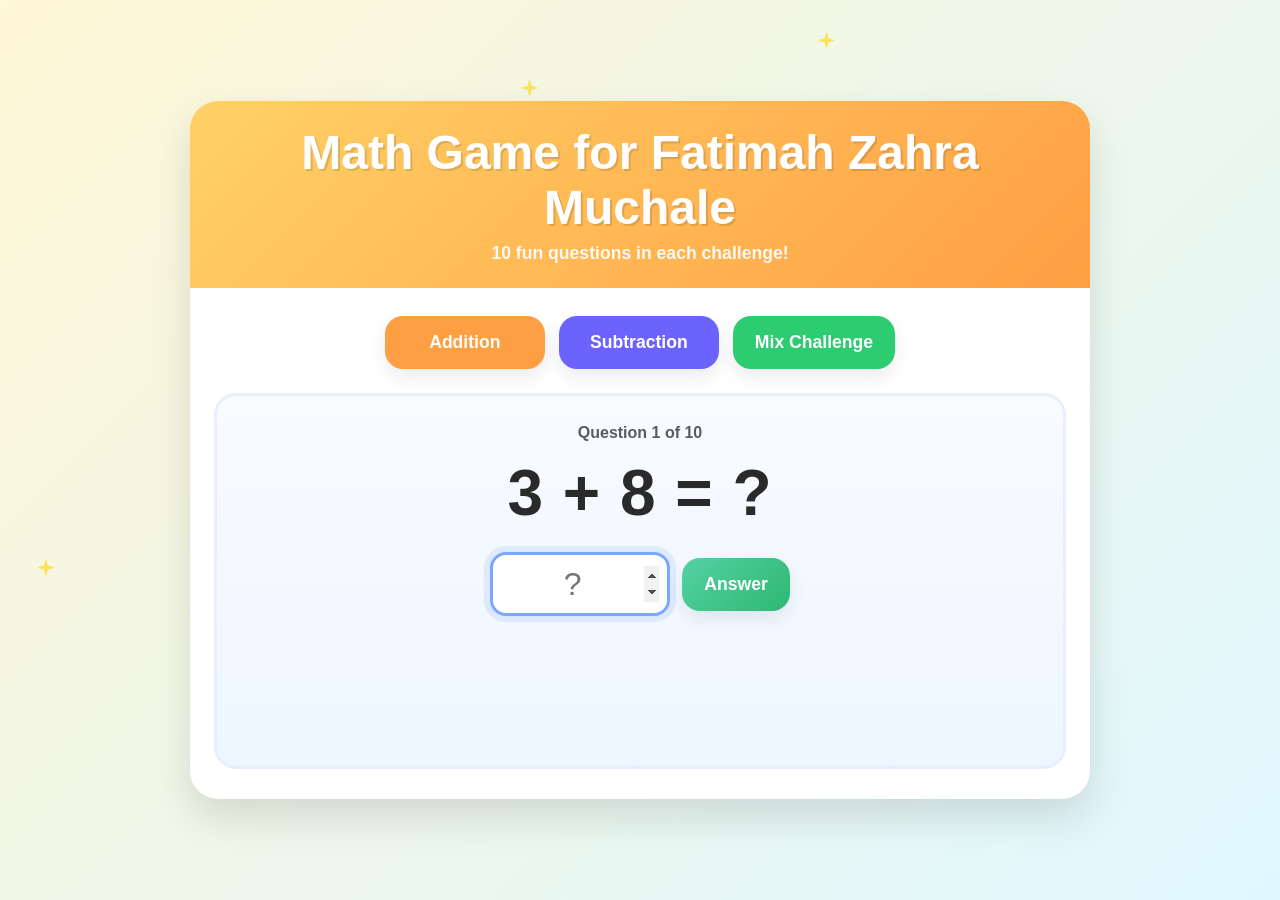
==== index.html @ 953b4b88 "Force rename to lowercase index" ====
<!DOCTYPE html>
<html lang="en">
<head>
  <meta charset="UTF-8" />
  <meta name="viewport" content="width=device-width, initial-scale=1.0" />
  <title>Math Game for Fatimah Zahra Muchale</title>
  <link rel="stylesheet" href="styles.css?v=8" />
</head>
<body>
  <div class="background"></div>

  <div class="game">
    <div class="header">
      <h1>Math Game for Fatimah Zahra Muchale</h1>
      <p>10 fun questions in each challenge!</p>
    </div>

    <div class="content">
      <div class="challenge-select" id="challengeSelect">
        <button class="challenge-btn" data-type="addition">Addition</button>
        <button class="challenge-btn" data-type="subtraction">Subtraction</button>
        <button class="challenge-btn" data-type="mix">Mix Challenge</button>
      </div>

      <div class="question-box" id="questionBox">
        <div class="progress" id="progressText">Question 1 of 10</div>
        <div class="question" id="questionText">4 + 3 = ?</div>

        <div class="answer-row">
          <input class="answer-input" id="answerInput" type="number" inputmode="numeric" placeholder="?" />
          <button class="action-btn" id="submitBtn" type="button" onclick="checkAnswer()">Answer</button>
          <button class="action-btn" id="nextBtn" type="button" onclick="goToNextQuestion()" hidden>Next</button>
        </div>

        <div class="feedback" id="feedbackText"></div>
        <div class="mistake-animation" id="mistakeAnimation" aria-live="polite"></div>
      </div>

      <div class="summary" id="summaryBox">
        <h2>Challenge Complete!</h2>
        <div class="stars" id="stars">⭐ ⭐ ⭐</div>
        <p id="scoreText">You got 0 out of 10 right.</p>
        <p id="messageText">Nice work!</p>
        <p class="learning-tip" id="learningTip"></p>
        <div class="learning-examples" id="learningExamples" aria-live="polite"></div>
        <button class="action-btn" id="restartBtn" style="margin-top: 10px;">Play Again</button>
      </div>
    </div>
  </div>

  <script src="script.js?v=5"></script>
</body>
</html>
---- styles.css ----
:root {
  --bg1: #fff7d6;
  --bg2: #dff7ff;
  --card: #ffffff;
  --primary: #ff9f43;
  --secondary: #6c63ff;
  --success: #2ecc71;
  --danger: #ff5a5f;
  --text: #2a2a2a;
  --shadow: rgba(0, 0, 0, 0.12);
}

* { box-sizing: border-box; }

body {
  margin: 0;
  min-height: 100vh;
  font-family: Arial, Helvetica, sans-serif;
  background: linear-gradient(135deg, var(--bg1), var(--bg2));
  color: var(--text);
  display: flex;
  justify-content: center;
  align-items: center;
  padding: 20px;
  overflow-x: hidden;
  overflow-y: auto;
}

.background {
  position: fixed;
  inset: 0;
  pointer-events: none;
  overflow: hidden;
}

.bubble, .sparkle {
  position: absolute;
  border-radius: 50%;
  animation: floatUp 8s ease-in infinite;
  opacity: 0.75;
}

.bubble {
  width: 22px;
  height: 22px;
  background: rgba(255, 255, 255, 0.55);
  box-shadow: inset 0 0 0 4px rgba(255, 255, 255, 0.3);
}

.sparkle {
  width: 18px;
  height: 18px;
  background: rgba(255, 215, 0, 0.8);
  clip-path: polygon(50% 0%, 61% 38%, 100% 50%, 61% 62%, 50% 100%, 39% 62%, 0% 50%, 39% 38%);
  animation: sparkle 3s ease-in-out infinite;
}

.game {
  position: relative;
  z-index: 2;
  width: min(100%, 900px);
  margin: auto;
  background: var(--card);
  border-radius: 28px;
  box-shadow: 0 18px 40px var(--shadow);
  overflow: hidden;
  animation: popIn 0.7s ease;
}

.header {
  background: linear-gradient(135deg, #ffd166, #ff9f43);
  padding: 24px 30px;
  text-align: center;
}

.header h1 {
  margin: 0;
  font-size: clamp(2rem, 4vw, 3rem);
  color: white;
  text-shadow: 2px 2px 0 rgba(0,0,0,0.12);
  animation: wiggle 2s ease-in-out infinite;
}

.header p {
  margin: 8px 0 0;
  color: rgba(255,255,255,0.92);
  font-size: 1.1rem;
  font-weight: bold;
}

.content {
  padding: 28px 24px 30px;
}

.challenge-select {
  display: flex;
  flex-wrap: wrap;
  justify-content: center;
  gap: 14px;
  margin-bottom: 24px;
}

.challenge-btn, .action-btn {
  border: none;
  border-radius: 18px;
  padding: 16px 22px;
  font-size: 1.1rem;
  font-weight: bold;
  cursor: pointer;
  transition: none;
  box-shadow: 0 8px 18px rgba(0,0,0,0.08);
}

.challenge-btn {
  min-width: 160px;
  color: white;
  animation: bounceIn 0.8s ease both;
}

.challenge-btn:nth-child(1) { background: var(--primary); }
.challenge-btn:nth-child(2) { background: var(--secondary); }
.challenge-btn:nth-child(3) { background: var(--success); }

.challenge-btn:hover, .action-btn:hover {
  filter: brightness(1.05);
}

.question-box {
  display: none;
  background: linear-gradient(180deg, #f9fbff, #edf6ff);
  border: 3px solid #e8eefc;
  border-radius: 22px;
  padding: 28px 20px;
  text-align: center;
  animation: fadeSlide 0.5s ease;
}

.question-box.visible {
  display: block;
}

.progress {
  font-size: 1rem;
  font-weight: bold;
  color: #5b5b5b;
  margin-bottom: 14px;
}

.question {
  font-size: clamp(2.2rem, 6vw, 4rem);
  font-weight: 700;
  margin: 14px 0 22px;
  letter-spacing: 1px;
}

.answer-row {
  display: flex;
  justify-content: center;
  align-items: center;
  gap: 12px;
  flex-wrap: wrap;
  margin-top: 10px;
}

.answer-input {
  width: min(100%, 180px);
  height: 64px;
  font-size: 2rem;
  text-align: center;
  border-radius: 16px;
  border: 3px solid #cfe1ff;
  outline: none;
  padding: 8px;
  transition: border-color 0.2s ease, box-shadow 0.2s ease;
}

.answer-input:focus {
  border-color: #7aa8ff;
  box-shadow: 0 0 0 6px rgba(122, 168, 255, 0.18);
}

.action-btn {
  background: linear-gradient(135deg, #54d2a3, #2eb872);
  color: white;
}

.feedback {
  min-height: 54px;
  margin-top: 18px;
  font-size: 1.2rem;
  font-weight: bold;
  animation: popIn 0.3s ease;
}

.feedback.good { color: var(--success); }
.feedback.bad { color: var(--danger); }

.mistake-animation {
  min-height: 42px;
  margin-top: 8px;
  pointer-events: none;
}

.mistake-visual {
  display: flex;
  justify-content: center;
  align-items: center;
  flex-wrap: wrap;
  gap: 3px;
  padding: 8px;
  border-radius: 14px;
  background: #fff7d6;
  animation: lessonIn 0.35s ease both, mistakePulse 1.4s ease-in-out 0.35s infinite;
}

.mistake-visual .chocolate {
  font-size: 1.4rem;
  animation: chocolateBounce 0.9s ease-in-out infinite;
}

.mistake-visual .math-symbol {
  font-size: 1.2rem;
}

.summary {
  display: none;
  text-align: center;
  padding: 18px 10px 10px;
  animation: fadeSlide 0.5s ease;
}

.summary.visible {
  display: block;
}

.summary h2 {
  font-size: clamp(2rem, 5vw, 3rem);
  margin-bottom: 12px;
  animation: popIn 0.5s ease;
}

.summary p {
  font-size: 1.2rem;
  margin: 8px 0;
}

.summary .learning-tip {
  max-width: 680px;
  margin: 16px auto;
  padding: 14px 18px;
  border-radius: 16px;
  background: #fff7d6;
  color: #5b4a25;
  font-size: 1rem;
  line-height: 1.5;
}

.learning-examples {
  display: grid;
  grid-template-columns: repeat(3, 1fr);
  gap: 12px;
  max-width: 760px;
  margin: 16px auto 4px;
}

.learning-card {
  padding: 12px 8px;
  border: 2px solid #ffd166;
  border-radius: 16px;
  background: #fffdf5;
  animation: lessonIn 0.5s ease both;
}

.learning-card:nth-child(2) { animation-delay: 0.15s; }
.learning-card:nth-child(3) { animation-delay: 0.3s; }

.learning-card p {
  margin: 8px 0 0;
  color: #5b4a25;
  font-size: 0.95rem;
  font-weight: bold;
}

.chocolate-row {
  display: flex;
  justify-content: center;
  align-items: center;
  flex-wrap: wrap;
  gap: 2px;
  min-height: 38px;
}

.chocolate,
.math-symbol {
  display: inline-block;
  font-size: 1.25rem;
}

.chocolate {
  animation: chocolatePop 0.45s ease both;
}

.chocolate:nth-child(2) { animation-delay: 0.08s; }
.chocolate:nth-child(3) { animation-delay: 0.16s; }
.chocolate:nth-child(4) { animation-delay: 0.24s; }
.chocolate:nth-child(5) { animation-delay: 0.32s; }
.chocolate:nth-child(6) { animation-delay: 0.4s; }

.chocolate.removed {
  animation: chocolateAway 0.7s 0.55s ease forwards;
}

.math-symbol {
  margin: 0 3px;
  color: #6c63ff;
  font-weight: bold;
}

.stars {
  font-size: 2.4rem;
  margin: 14px 0;
  animation: bounce 1.2s ease infinite;
}

.confetti-burst {
  position: absolute;
  width: 10px;
  height: 10px;
  border-radius: 3px;
  pointer-events: none;
  animation: confettiFall 1.1s ease-out forwards;
}

@media (max-width: 600px) {
  .challenge-btn {
    width: 100%;
  }

  .answer-row {
    flex-direction: column;
  }
}

@keyframes floatUp {
  0% { transform: translateY(100vh) scale(0.8); opacity: 0; }
  20% { opacity: 0.8; }
  100% { transform: translateY(-20vh) scale(1.3); opacity: 0; }
}

@keyframes sparkle {
  0%, 100% { transform: scale(0.7) rotate(0deg); opacity: 0.5; }
  50% { transform: scale(1.2) rotate(180deg); opacity: 1; }
}

@keyframes popIn {
  0% { transform: scale(0.7); opacity: 0; }
  100% { transform: scale(1); opacity: 1; }
}

@keyframes lessonIn {
  0% { transform: translateY(12px); opacity: 0; }
  100% { transform: translateY(0); opacity: 1; }
}

@keyframes chocolatePop {
  0% { transform: scale(0); opacity: 0; }
  70% { transform: scale(1.2); opacity: 1; }
  100% { transform: scale(1); opacity: 1; }
}

@keyframes chocolateAway {
  0% { transform: scale(1); opacity: 1; }
  100% { transform: scale(0.55) rotate(12deg); opacity: 0.28; }
}

@keyframes mistakePulse {
  0%, 100% { box-shadow: 0 0 0 rgba(255, 159, 67, 0); }
  50% { box-shadow: 0 0 0 8px rgba(255, 159, 67, 0.2); }
}

@keyframes chocolateBounce {
  0%, 100% { transform: translateY(0) rotate(0deg); }
  50% { transform: translateY(-9px) rotate(-5deg); }
}

@media (max-width: 600px) {
  .learning-examples {
    grid-template-columns: 1fr;
  }
}

@keyframes bounceIn {
  0% { opacity: 0; transform: translateY(20px) scale(0.9); }
  60% { opacity: 1; transform: translateY(-6px) scale(1.04); }
  100% { transform: translateY(0) scale(1); }
}

@keyframes fadeSlide {
  0% { opacity: 0; transform: translateY(12px); }
  100% { opacity: 1; transform: translateY(0); }
}

@keyframes pulse {
  0%, 100% { transform: scale(1); }
  50% { transform: scale(1.08); }
}

@keyframes wiggle {
  0%, 100% { transform: rotate(0deg); }
  25% { transform: rotate(-3deg); }
  75% { transform: rotate(3deg); }
}

@keyframes bounce {
  0%, 100% { transform: translateY(0); }
  50% { transform: translateY(-8px); }
}

@keyframes confettiFall {
  0% {
    transform: translate(0, 0) rotate(0deg) scale(1);
    opacity: 1;
  }
  100% {
    transform: translate(var(--x), var(--y)) rotate(360deg) scale(0.5);
    opacity: 0;
  }
}
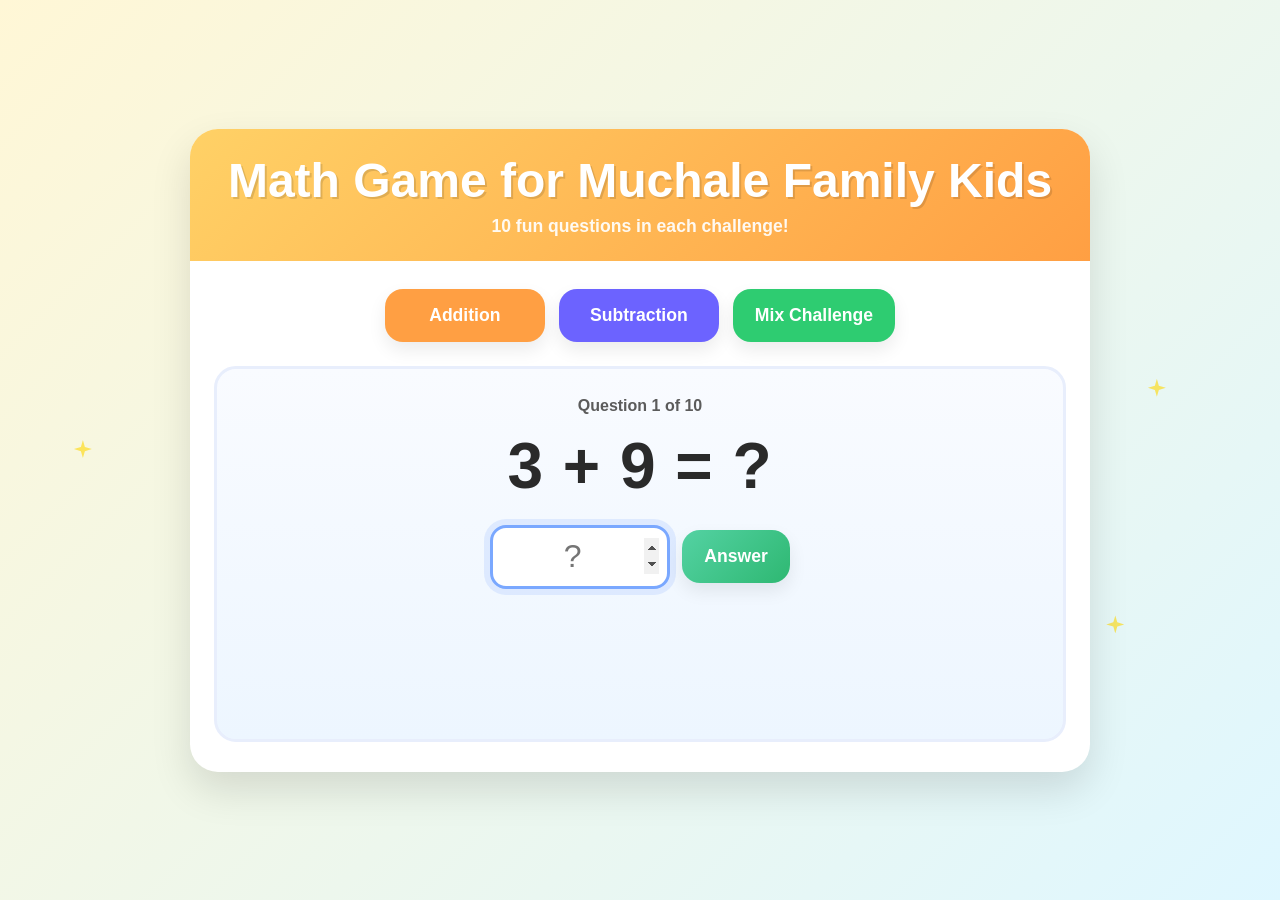
==== commit ee594198: "Force rename to lowercase index" ====
--- a/index.html
+++ b/index.html
@@ -3,7 +3,7 @@
 <head>
   <meta charset="UTF-8" />
   <meta name="viewport" content="width=device-width, initial-scale=1.0" />
-  <title>Math Game for Fatimah Zahra Muchale</title>
+  <title>Math Game for Muchale Family Kids</title>
   <link rel="stylesheet" href="styles.css?v=8" />
 </head>
 <body>
@@ -11,7 +11,7 @@
 
   <div class="game">
     <div class="header">
-      <h1>Math Game for Fatimah Zahra Muchale</h1>
+      <h1>Math Game for Muchale Family Kids</h1>
       <p>10 fun questions in each challenge!</p>
     </div>
 
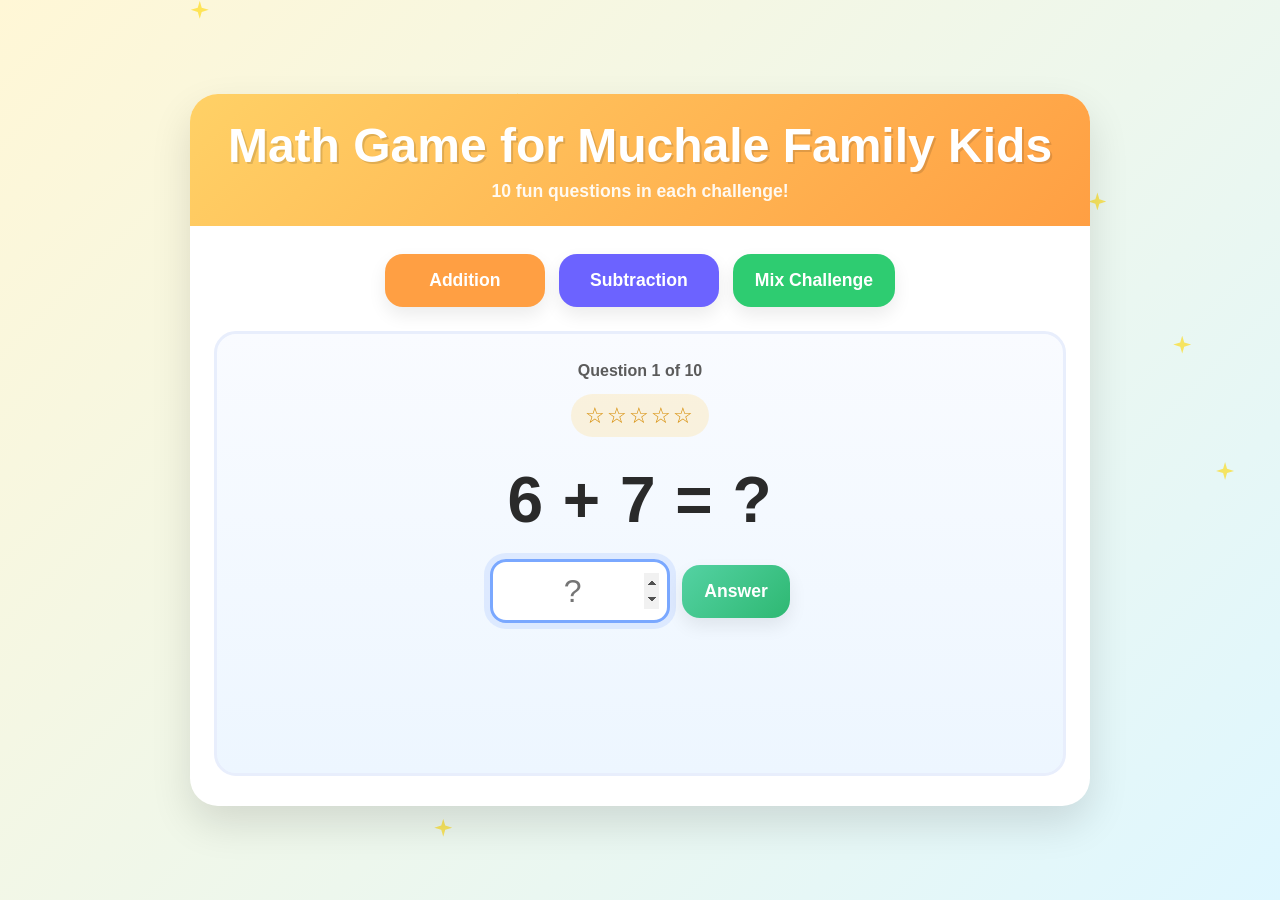
==== commit c5ffe513: "Force rename to lowercase index" ====
--- a/index.html
+++ b/index.html
@@ -24,6 +24,7 @@
 
       <div class="question-box" id="questionBox">
         <div class="progress" id="progressText">Question 1 of 10</div>
+        <div class="star-meter" id="starMeter" aria-live="polite">⭐ ⭐ ⭐ ⭐ ⭐</div>
         <div class="question" id="questionText">4 + 3 = ?</div>
 
         <div class="answer-row">
@@ -31,6 +32,8 @@
           <button class="action-btn" id="submitBtn" type="button" onclick="checkAnswer()">Answer</button>
           <button class="action-btn" id="nextBtn" type="button" onclick="goToNextQuestion()" hidden>Next</button>
         </div>
+
+        <div class="success-popup" id="successPopup" aria-live="assertive">Great job! ⭐</div>
 
         <div class="feedback" id="feedbackText"></div>
         <div class="mistake-animation" id="mistakeAnimation" aria-live="polite"></div>
--- a/styles.css
+++ b/styles.css
@@ -146,11 +146,51 @@
   margin-bottom: 14px;
 }
 
+.star-meter {
+  display: inline-block;
+  margin-bottom: 12px;
+  padding: 8px 14px;
+  border-radius: 999px;
+  background: rgba(255, 209, 102, 0.22);
+  color: #d68b00;
+  font-size: 1.4rem;
+  letter-spacing: 2px;
+  transition: transform 0.2s ease, box-shadow 0.2s ease;
+}
+
+.star-meter.full {
+  box-shadow: 0 0 18px rgba(255, 209, 102, 0.6);
+  transform: scale(1.05);
+}
+
 .question {
   font-size: clamp(2.2rem, 6vw, 4rem);
   font-weight: 700;
   margin: 14px 0 22px;
   letter-spacing: 1px;
+}
+
+.success-popup {
+  position: fixed;
+  left: 50%;
+  top: 20%;
+  transform: translate(-50%, -20px) scale(0.8);
+  background: linear-gradient(135deg, #ffd166, #ff9f43);
+  color: white;
+  font-weight: 700;
+  font-size: clamp(1.3rem, 2vw, 2rem);
+  padding: 16px 28px;
+  border-radius: 999px;
+  box-shadow: 0 16px 36px rgba(255, 159, 67, 0.35);
+  opacity: 0;
+  pointer-events: none;
+  z-index: 40;
+  transition: transform 0.2s ease, opacity 0.2s ease;
+}
+
+.success-popup.show {
+  opacity: 1;
+  transform: translate(-50%, 0) scale(1);
 }
 
 .answer-row {
@@ -192,8 +232,27 @@
   animation: popIn 0.3s ease;
 }
 
-.feedback.good { color: var(--success); }
+.feedback.good { color: var(--success); text-shadow: 0 0 10px rgba(46, 204, 113, 0.28); }
 .feedback.bad { color: var(--danger); }
+
+.question-box.celebrate {
+  animation: questionCelebrate 0.45s ease-in-out 2 alternate;
+}
+
+.question-box.success-glow {
+  box-shadow: 0 0 0 8px rgba(46, 204, 113, 0.18), 0 20px 40px rgba(46, 204, 113, 0.25);
+  border-color: #67d99a;
+  background: linear-gradient(180deg, #f2fff7, #e8fef0);
+}
+
+.celebration-piece {
+  position: fixed;
+  z-index: 30;
+  pointer-events: none;
+  user-select: none;
+  opacity: 0;
+  animation: celebrateFloat 1.2s ease-out forwards;
+}
 
 .mistake-animation {
   min-height: 42px;
@@ -426,3 +485,24 @@
     opacity: 0;
   }
 }
+
+@keyframes questionCelebrate {
+  0%, 100% { transform: scale(1); }
+  30% { transform: scale(1.02); }
+  50% { transform: scale(1.05); }
+  70% { transform: scale(1.02); }
+}
+
+@keyframes celebrateFloat {
+  0% {
+    transform: translate(0, 0) scale(0.4) rotate(0deg);
+    opacity: 0;
+  }
+  15% {
+    opacity: 1;
+  }
+  100% {
+    transform: translate(var(--x), var(--y)) scale(1.2) rotate(var(--rot));
+    opacity: 0;
+  }
+}
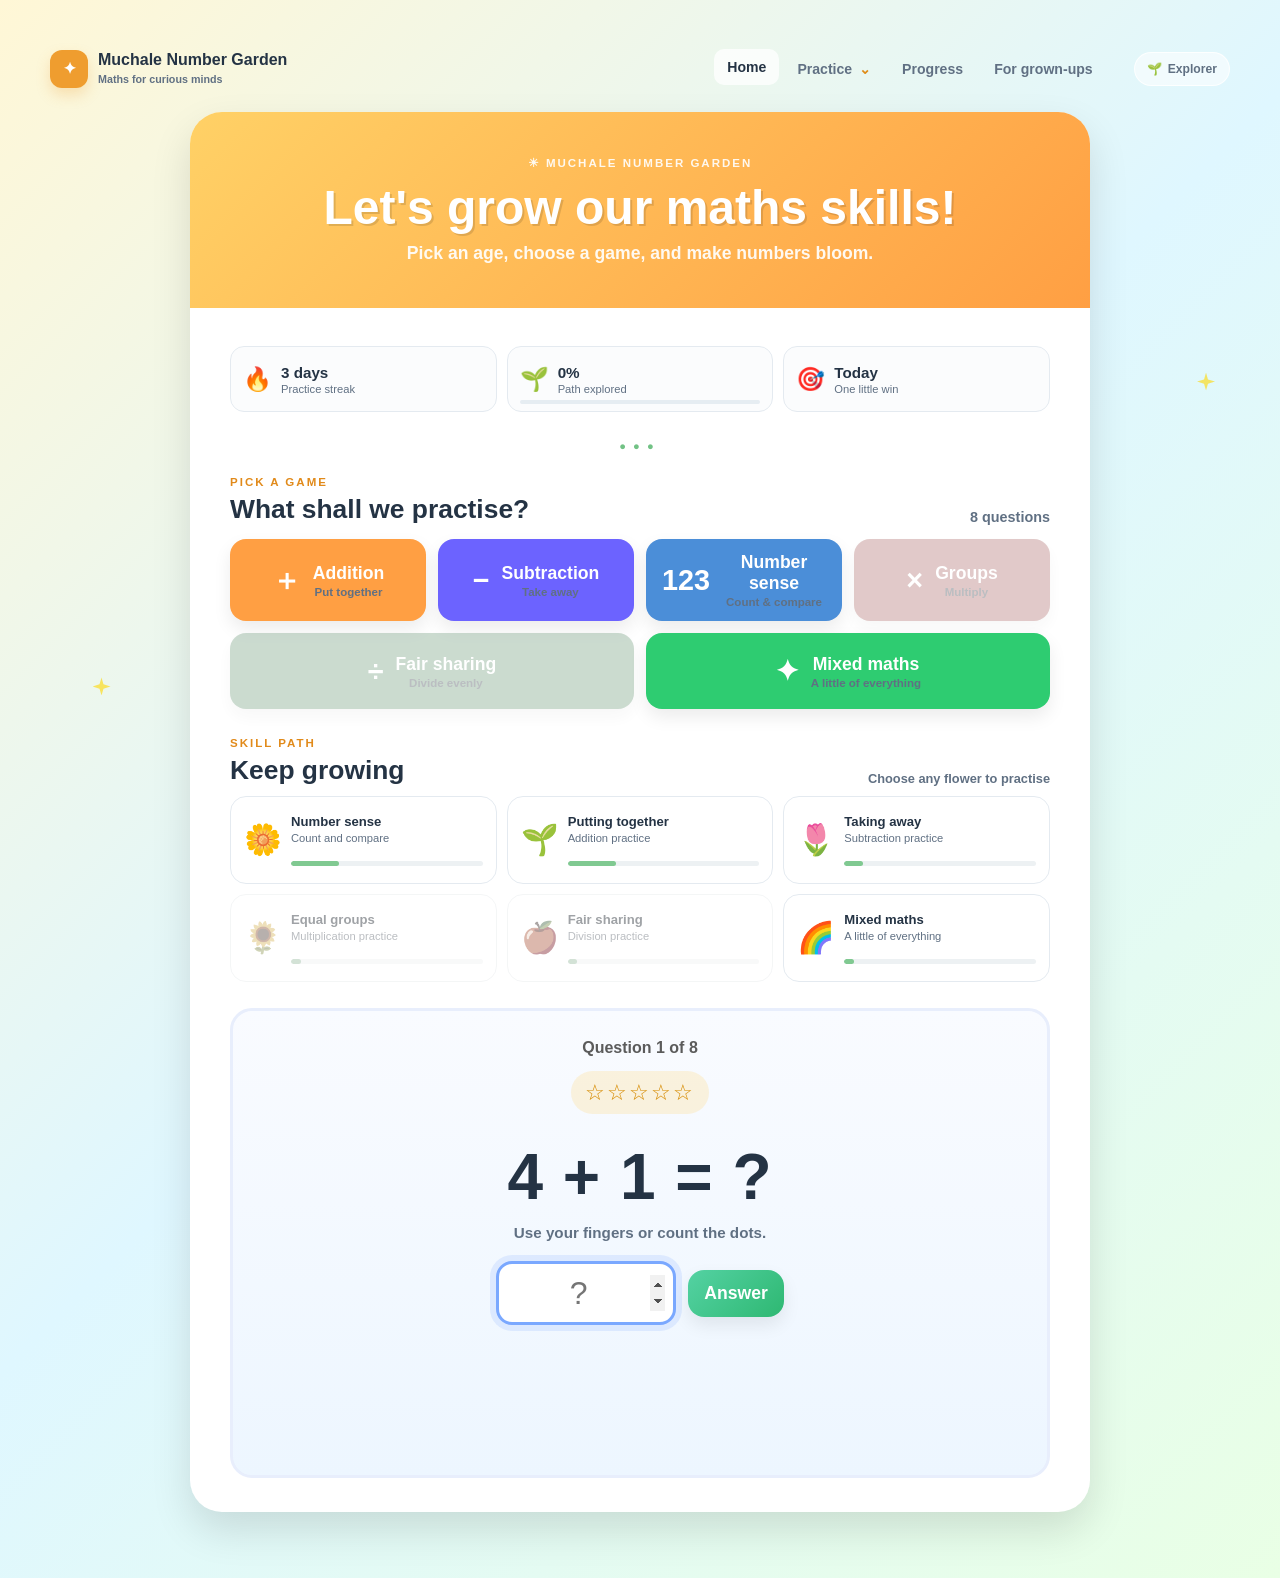
==== commit d1c3125c: "like website till grade 7" ====
--- a/index.html
+++ b/index.html
@@ -3,29 +3,78 @@
 <head>
   <meta charset="UTF-8" />
   <meta name="viewport" content="width=device-width, initial-scale=1.0" />
-  <title>Math Game for Muchale Family Kids</title>
-  <link rel="stylesheet" href="styles.css?v=8" />
+  <title>Muchale Number Garden</title>
+  <link rel="stylesheet" href="styles.css?v=9" />
 </head>
 <body>
   <div class="background"></div>
 
+  <header class="site-header">
+    <a class="brand" href="index.html" aria-label="Muchale Number Garden home"><span class="brand-mark">✦</span><span>Muchale Number Garden<small>Maths for curious minds</small></span></a>
+    <button class="menu-toggle" type="button" aria-label="Open menu">☰</button>
+    <nav class="main-menu" aria-label="Main menu">
+      <a href="index.html" class="menu-link">Home</a>
+      <div class="menu-group"><a href="practice.html" class="menu-link menu-parent active">Practice <span class="menu-caret">⌄</span></a><div class="subnav" aria-label="Practice age groups"><span class="menu-subtitle">Early learners</span><a href="practice.html">All skills</a><a href="index.html?age=3">Age 3</a><a href="index.html?age=4">Age 4</a><a href="index.html?age=5">Age 5</a><a href="index.html?age=6">Age 6</a><span class="menu-subtitle">School classes</span><a href="index.html?level=class1">Class 1</a><a href="index.html?level=class2">Class 2</a><a href="index.html?level=class3">Class 3</a><a href="index.html?level=class4">Class 4</a><a href="index.html?level=class5">Class 5</a><a href="index.html?level=class6">Class 6</a><a href="index.html?level=class7">Class 7</a></div></div>
+      <a href="progress.html" class="menu-link">Progress</a>
+      <a href="parents.html" class="menu-link">For grown-ups</a>
+    </nav>
+    <div class="profile-pill"><span>🌱</span> Explorer</div>
+  </header>
+
   <div class="game">
     <div class="header">
-      <h1>Math Game for Muchale Family Kids</h1>
-      <p>10 fun questions in each challenge!</p>
+      <div class="header-kicker"><span class="sun-icon" aria-hidden="true">☀</span> Muchale Number Garden</div>
+      <h1>Let's grow our maths skills!</h1>
+      <p>Pick an age, choose a game, and make numbers bloom.</p>
     </div>
 
     <div class="content">
+      <section class="learning-overview" aria-label="Learning progress">
+        <div class="overview-card streak-card"><span class="overview-icon">🔥</span><span><strong>3 days</strong><small>Practice streak</small></span></div>
+        <div class="overview-card progress-card"><span class="overview-icon">🌱</span><span><strong id="overallProgress">0%</strong><small>Path explored</small></span><div class="mini-progress"><span id="overallProgressBar"></span></div></div>
+        <div class="overview-card goal-card"><span class="overview-icon">🎯</span><span><strong>Today</strong><small>One little win</small></span></div>
+      </section>
+
+      <div class="garden-divider" aria-hidden="true"><span>●</span><span>●</span><span>●</span></div>
+
+      <section aria-labelledby="gameTitle">
+        <div class="section-heading game-heading">
+          <div>
+            <span class="eyebrow">Pick a game</span>
+            <h2 id="gameTitle">What shall we practise?</h2>
+          </div>
+          <span class="question-count" id="questionCount">8 questions</span>
+        </div>
       <div class="challenge-select" id="challengeSelect">
-        <button class="challenge-btn" data-type="addition">Addition</button>
-        <button class="challenge-btn" data-type="subtraction">Subtraction</button>
-        <button class="challenge-btn" data-type="mix">Mix Challenge</button>
+        <button class="challenge-btn addition-btn" data-type="addition" type="button"><span class="button-icon">＋</span><span>Addition<small>Put together</small></span></button>
+        <button class="challenge-btn subtraction-btn" data-type="subtraction" type="button"><span class="button-icon">−</span><span>Subtraction<small>Take away</small></span></button>
+        <button class="challenge-btn numbers-btn" data-type="numbers" type="button"><span class="button-icon">123</span><span>Number sense<small>Count & compare</small></span></button>
+          <button class="challenge-btn multiplication-btn" data-type="multiplication" data-min-age="5" type="button"><span class="button-icon">×</span><span>Groups<small>Multiply</small></span></button>
+          <button class="challenge-btn division-btn" data-type="division" data-min-age="5" type="button"><span class="button-icon">÷</span><span>Fair sharing<small>Divide evenly</small></span></button>
+          <button class="challenge-btn mix-btn" data-type="mix" type="button"><span class="button-icon">✦</span><span>Mixed maths<small>A little of everything</small></span></button>
       </div>
+      </section>
+
+      <section class="skill-path" aria-labelledby="pathTitle">
+        <div class="section-heading path-heading">
+          <div><span class="eyebrow">Skill path</span><h2 id="pathTitle">Keep growing</h2></div>
+          <span class="path-caption">Choose any flower to practise</span>
+        </div>
+        <div class="skill-grid">
+          <button class="skill-card skill-counting" data-type="numbers" type="button"><span class="skill-flower">🌼</span><span><strong>Number sense</strong><small>Count and compare</small></span><span class="skill-bar"><i style="width: 25%"></i></span></button>
+          <button class="skill-card skill-adding" data-type="addition" type="button"><span class="skill-flower">🌱</span><span><strong>Putting together</strong><small>Addition practice</small></span><span class="skill-bar"><i style="width: 25%"></i></span></button>
+          <button class="skill-card skill-taking" data-type="subtraction" type="button"><span class="skill-flower">🌷</span><span><strong>Taking away</strong><small>Subtraction practice</small></span><span class="skill-bar"><i style="width: 10%"></i></span></button>
+            <button class="skill-card skill-multiplying" data-type="multiplication" data-min-age="5" type="button"><span class="skill-flower">🌻</span><span><strong>Equal groups</strong><small>Multiplication practice</small></span><span class="skill-bar"><i style="width: 5%"></i></span></button>
+            <button class="skill-card skill-sharing" data-type="division" data-min-age="5" type="button"><span class="skill-flower">🍎</span><span><strong>Fair sharing</strong><small>Division practice</small></span><span class="skill-bar"><i style="width: 5%"></i></span></button>
+            <button class="skill-card skill-mix" data-type="mix" type="button"><span class="skill-flower">🌈</span><span><strong>Mixed maths</strong><small>A little of everything</small></span><span class="skill-bar"><i style="width: 5%"></i></span></button>
+        </div>
+      </section>
 
       <div class="question-box" id="questionBox">
         <div class="progress" id="progressText">Question 1 of 10</div>
         <div class="star-meter" id="starMeter" aria-live="polite">⭐ ⭐ ⭐ ⭐ ⭐</div>
-        <div class="question" id="questionText">4 + 3 = ?</div>
+        <div class="question" id="questionText">2 + 1 = ?</div>
+        <div class="question-hint" id="questionHint">Use your fingers or count the dots.</div>
 
         <div class="answer-row">
           <input class="answer-input" id="answerInput" type="number" inputmode="numeric" placeholder="?" />
@@ -46,11 +95,12 @@
         <p id="messageText">Nice work!</p>
         <p class="learning-tip" id="learningTip"></p>
         <div class="learning-examples" id="learningExamples" aria-live="polite"></div>
-        <button class="action-btn" id="restartBtn" style="margin-top: 10px;">Play Again</button>
+        <button class="action-btn" id="restartBtn" type="button" style="margin-top: 10px;">Play Again</button>
       </div>
     </div>
   </div>
 
-  <script src="script.js?v=5"></script>
+  <script src="site.js?v=1"></script>
+  <script src="script.js?v=7"></script>
 </body>
 </html>
--- a/styles.css
+++ b/styles.css
@@ -6,8 +6,10 @@
   --secondary: #6c63ff;
   --success: #2ecc71;
   --danger: #ff5a5f;
-  --text: #2a2a2a;
+  --text: #243344;
   --shadow: rgba(0, 0, 0, 0.12);
+  --ink-soft: #607083;
+  --line: #e4eaf0;
 }
 
 * { box-sizing: border-box; }
@@ -15,16 +17,31 @@
 body {
   margin: 0;
   min-height: 100vh;
-  font-family: Arial, Helvetica, sans-serif;
-  background: linear-gradient(135deg, var(--bg1), var(--bg2));
+  font-family: "Trebuchet MS", "Arial Rounded MT Bold", sans-serif;
+  background: linear-gradient(135deg, #fff7d6 0%, #dff7ff 48%, #e9ffe5 100%);
   color: var(--text);
-  display: flex;
-  justify-content: center;
-  align-items: center;
-  padding: 20px;
+  display: block;
+  padding: clamp(12px, 3vw, 32px);
   overflow-x: hidden;
   overflow-y: auto;
 }
+
+.site-header { position: relative; z-index: 5; width: min(1180px, calc(100% - 32px)); margin: 18px auto 24px; display: flex; align-items: center; gap: 28px; }
+.brand { display: flex; align-items: center; gap: 10px; color: var(--text); text-decoration: none; font-weight: 900; line-height: 1.05; }
+.brand small { display: block; margin-top: 5px; color: var(--ink-soft); font-size: .67rem; font-weight: 700; }
+.brand-mark { display: grid; place-items: center; width: 38px; height: 38px; border-radius: 12px; color: white; background: #ef9d2f; box-shadow: 0 7px 14px rgba(239, 157, 47, .25); }
+.main-menu { display: flex; align-items: center; gap: 5px; margin-left: auto; }
+.menu-group { position: relative; }
+.menu-link { padding: 10px 13px; border-radius: 10px; color: var(--ink-soft); text-decoration: none; font-size: .88rem; font-weight: 800; transition: color .2s ease, background .2s ease, transform .2s ease; }
+.menu-link:hover, .menu-link.active { color: var(--text); background: rgba(255,255,255,.75); transform: translateY(-2px); }
+.menu-caret { display: inline-block; margin-left: 3px; color: #df8c18; }
+.subnav { display: none; position: absolute; top: calc(100% + 5px); left: 0; min-width: 166px; max-height: min(76vh, 540px); overflow-y: auto; padding: 7px; border: 1px solid var(--line); border-radius: 13px; background: rgba(255,255,255,.98); box-shadow: 0 12px 24px rgba(45,62,80,.14); }
+.menu-subtitle { display: block; padding: 7px 10px 4px; color: #df8c18; text-transform: uppercase; letter-spacing: 1px; font-size: .6rem; font-weight: 900; }
+.subnav a { display: block; padding: 8px 10px; border-radius: 8px; color: var(--ink-soft); text-decoration: none; font-size: .78rem; font-weight: 800; white-space: nowrap; }
+.subnav a:hover { color: var(--text); background: #fff5d8; }
+.menu-group:hover .subnav, .menu-group:focus-within .subnav { display: block; }
+.profile-pill { display: flex; align-items: center; gap: 6px; padding: 9px 12px; border: 1px solid rgba(255,255,255,.8); border-radius: 999px; background: rgba(255,255,255,.55); color: var(--ink-soft); font-size: .76rem; font-weight: 800; }
+.menu-toggle { display: none; border: 0; background: transparent; color: var(--text); font-size: 1.4rem; cursor: pointer; }
 
 .background {
   position: fixed;
@@ -59,17 +76,35 @@
   position: relative;
   z-index: 2;
   width: min(100%, 900px);
-  margin: auto;
+  margin: 0 auto 34px;
   background: var(--card);
-  border-radius: 28px;
+  border-radius: clamp(20px, 4vw, 32px);
   box-shadow: 0 18px 40px var(--shadow);
   overflow: hidden;
   animation: popIn 0.7s ease;
 }
 
+.page-shell { position: relative; z-index: 2; width: min(1180px, calc(100% - 32px)); margin: 0 auto 36px; }
+.page-hero { padding: clamp(28px, 5vw, 54px); border-radius: 28px; background: linear-gradient(120deg, #fff0bd, #fffaf0 55%, #dff7e5); box-shadow: 0 16px 34px var(--shadow); }
+.page-hero h1 { max-width: 680px; margin: 10px 0 12px; font-size: clamp(2rem, 5vw, 4rem); line-height: 1.02; }
+.page-hero p { max-width: 620px; margin: 0; color: var(--ink-soft); font-size: 1.08rem; line-height: 1.55; }
+.page-kicker { color: #df8c18; text-transform: uppercase; letter-spacing: 2px; font-size: .72rem; font-weight: 900; }
+.page-section { margin-top: 24px; padding: clamp(20px, 4vw, 34px); border: 1px solid rgba(255,255,255,.9); border-radius: 22px; background: rgba(255,255,255,.78); box-shadow: 0 12px 28px rgba(45,62,80,.07); }
+.page-section h2 { margin: 0 0 16px; font-size: clamp(1.35rem, 3vw, 2rem); }
+.page-section-heading { display: flex; justify-content: space-between; align-items: end; gap: 18px; margin-bottom: 16px; }
+.page-section-heading p { margin: 0; color: var(--ink-soft); font-size: .88rem; font-weight: 700; }
+.library-grid, .dashboard-grid, .parent-grid { display: grid; grid-template-columns: repeat(3, 1fr); gap: 14px; }
+.library-card, .dashboard-card, .parent-card { display: flex; flex-direction: column; min-height: 180px; padding: 20px; border: 1px solid var(--line); border-radius: 18px; background: white; color: var(--text); text-decoration: none; }
+.library-card { transition: transform .2s ease, box-shadow .2s ease, border-color .2s ease; }
+.library-card:hover { transform: translateY(-5px); border-color: #9dd3ac; box-shadow: 0 14px 24px rgba(45,62,80,.1); }
+.library-icon { font-size: 2rem; margin-bottom: 18px; }.library-card h3, .dashboard-card h3, .parent-card h3 { margin: 0 0 7px; font-size: 1.08rem; }.library-card p, .dashboard-card p, .parent-card p { margin: 0; color: var(--ink-soft); line-height: 1.45; font-size: .85rem; }.card-arrow { margin-top: auto; padding-top: 16px; color: #368d59; font-weight: 900; font-size: .8rem; }
+.sub-menu { display: flex; flex-wrap: wrap; gap: 8px; margin-top: 24px; }.sub-menu a { padding: 9px 13px; border: 1px solid rgba(255,255,255,.8); border-radius: 999px; color: var(--text); background: rgba(255,255,255,.65); text-decoration: none; font-size: .78rem; font-weight: 800; }.sub-menu a:hover { background: white; }
+.metric-row { display: grid; grid-template-columns: repeat(4, 1fr); gap: 12px; }.metric { padding: 18px; border-radius: 16px; background: #f8fbfc; border: 1px solid var(--line); }.metric strong { display: block; font-size: 1.8rem; }.metric span { color: var(--ink-soft); font-size: .75rem; font-weight: 800; }.wide-progress { height: 10px; border-radius: 10px; background: #e7edf0; overflow: hidden; margin-top: 14px; }.wide-progress span { display: block; width: 38%; height: 100%; border-radius: inherit; background: linear-gradient(90deg, #65c786, #ffd166); }
+.check-list { display: grid; gap: 12px; padding: 0; margin: 0; list-style: none; }.check-list li { display: flex; gap: 10px; align-items: center; color: var(--ink-soft); font-size: .9rem; }.check-list li::before { content: '✓'; display: grid; place-items: center; width: 23px; height: 23px; border-radius: 50%; background: #e5f8e9; color: #368d59; font-weight: 900; }
+
 .header {
   background: linear-gradient(135deg, #ffd166, #ff9f43);
-  padding: 24px 30px;
+  padding: clamp(24px, 5vw, 44px) 30px;
   text-align: center;
 }
 
@@ -81,6 +116,15 @@
   animation: wiggle 2s ease-in-out infinite;
 }
 
+.header-kicker, .eyebrow {
+  text-transform: uppercase;
+  letter-spacing: 2px;
+  font-size: 0.72rem;
+  font-weight: 800;
+}
+.header-kicker { color: rgba(255,255,255,0.9); margin-bottom: 10px; }
+.sun-icon { display: inline-block; animation: sunSpin 8s linear infinite; }
+
 .header p {
   margin: 8px 0 0;
   color: rgba(255,255,255,0.92);
@@ -89,40 +133,95 @@
 }
 
 .content {
-  padding: 28px 24px 30px;
-}
+  padding: clamp(20px, 4vw, 38px) clamp(16px, 4vw, 40px) 34px;
+}
+
+.section-heading {
+  display: flex;
+  align-items: end;
+  justify-content: space-between;
+  gap: 16px;
+  margin-bottom: 14px;
+}
+.section-heading h2 { margin: 4px 0 0; font-size: clamp(1.2rem, 3vw, 1.65rem); }
+.eyebrow { color: #e18a1a; }
+.age-note, .question-count { color: var(--ink-soft); font-weight: 700; font-size: 0.9rem; }
+.age-select { display: grid; grid-template-columns: repeat(4, 1fr); gap: 10px; }
+.age-btn {
+  border: 2px solid var(--line); background: #fff; color: var(--text); border-radius: 16px;
+  min-height: 92px; padding: 10px; cursor: pointer; text-align: left; display: grid;
+  grid-template-columns: auto 1fr; align-items: center; column-gap: 7px; transition: transform .2s ease, border-color .2s ease, box-shadow .2s ease;
+}
+.age-btn:hover, .age-btn:focus-visible { transform: translateY(-3px); border-color: #ffd166; box-shadow: 0 8px 16px rgba(45, 62, 80, .1); outline: none; }
+.age-btn.selected { border-color: #ffb43b; background: #fff9e9; box-shadow: inset 0 0 0 2px #ffdc88; }
+.age-number { grid-row: span 2; font-size: 2.2rem; font-weight: 900; color: #f19a26; }
+.age-btn span:not(.age-number) { font-weight: 800; }
+.age-btn small, .challenge-btn small { display: block; color: var(--ink-soft); font-size: .72rem; margin-top: 2px; }
+.garden-divider { color: #72c285; letter-spacing: 7px; text-align: center; margin: 24px 0 20px; font-size: .7rem; }
+.garden-divider span { animation: seedPop .8s ease both; }
+.garden-divider span:nth-child(2) { animation-delay: .15s; }.garden-divider span:nth-child(3) { animation-delay: .3s; }
+.game-heading { margin-bottom: 14px; }
+
+.learning-overview { display: grid; grid-template-columns: repeat(3, 1fr); gap: 10px; margin-bottom: 28px; }
+.overview-card { position: relative; display: flex; align-items: center; gap: 9px; min-height: 66px; padding: 11px 12px; border: 1px solid var(--line); border-radius: 14px; background: #fbfcfd; }
+.overview-icon { font-size: 1.45rem; }
+.overview-card strong, .overview-card small { display: block; }
+.overview-card strong { font-size: .95rem; }
+.overview-card small { color: var(--ink-soft); font-size: .7rem; margin-top: 2px; }
+.mini-progress { position: absolute; left: 12px; right: 12px; bottom: 7px; height: 4px; border-radius: 4px; background: #e6edf2; overflow: hidden; }
+.mini-progress span { display: block; height: 100%; border-radius: inherit; background: #72c285; transition: width .5s ease; }
+.skill-path { margin: 4px 0 26px; }
+.path-heading { margin-bottom: 10px; }
+.path-caption { color: var(--ink-soft); font-size: .8rem; font-weight: 700; }
+.skill-grid { display: grid; grid-template-columns: repeat(3, 1fr); gap: 10px; }
+.skill-card { display: grid; grid-template-columns: auto 1fr; align-items: center; gap: 9px; position: relative; min-height: 88px; padding: 13px; border: 1px solid var(--line); border-radius: 16px; background: white; color: var(--text); text-align: left; cursor: pointer; transition: transform .2s ease, box-shadow .2s ease, border-color .2s ease; }
+.skill-card:hover, .skill-card:focus-visible { transform: translateY(-3px); border-color: #9dd3ac; box-shadow: 0 10px 18px rgba(45, 62, 80, .1); outline: none; }
+.skill-flower { grid-row: span 2; font-size: 1.9rem; }
+.skill-card strong, .skill-card small { display: block; }
+.skill-card strong { font-size: .82rem; }.skill-card small { margin-top: 3px; color: var(--ink-soft); font-size: .7rem; }
+.skill-bar { grid-column: 2; height: 5px; background: #edf1f3; border-radius: 5px; overflow: hidden; }
+.skill-bar i { display: block; height: 100%; border-radius: inherit; background: #80c991; }
 
 .challenge-select {
   display: flex;
   flex-wrap: wrap;
   justify-content: center;
-  gap: 14px;
+  gap: 12px;
   margin-bottom: 24px;
 }
 
 .challenge-btn, .action-btn {
   border: none;
-  border-radius: 18px;
-  padding: 16px 22px;
+  border-radius: 16px;
+  padding: 13px 16px;
   font-size: 1.1rem;
   font-weight: bold;
   cursor: pointer;
-  transition: none;
+  transition: transform .2s ease, box-shadow .2s ease, filter .2s ease;
   box-shadow: 0 8px 18px rgba(0,0,0,0.08);
 }
 
 .challenge-btn {
-  min-width: 160px;
+  flex: 1 1 180px;
+  min-height: 76px;
   color: white;
+  display: flex;
+  gap: 12px;
+  align-items: center;
+  justify-content: center;
   animation: bounceIn 0.8s ease both;
 }
 
-.challenge-btn:nth-child(1) { background: var(--primary); }
-.challenge-btn:nth-child(2) { background: var(--secondary); }
-.challenge-btn:nth-child(3) { background: var(--success); }
+.addition-btn { background: var(--primary); }.subtraction-btn { background: var(--secondary); }.mix-btn { background: var(--success); }
+.numbers-btn { background: #4b8ed8; }.multiplication-btn { background: #ef7c77; }.division-btn { background: #6dba83; }
+.button-icon { font-size: 1.8rem; line-height: 1; }
+.challenge-btn.locked, .skill-card.locked { opacity: .45; filter: grayscale(.55); cursor: not-allowed; }
+.challenge-btn.locked:hover, .skill-card.locked:hover { transform: none; box-shadow: none; }
 
 .challenge-btn:hover, .action-btn:hover {
   filter: brightness(1.05);
+  transform: translateY(-3px);
+  box-shadow: 0 12px 22px rgba(0,0,0,.13);
 }
 
 .question-box {
@@ -169,6 +268,8 @@
   margin: 14px 0 22px;
   letter-spacing: 1px;
 }
+
+.question-hint { color: var(--ink-soft); font-weight: 700; font-size: .95rem; margin: -12px 0 20px; }
 
 .success-popup {
   position: fixed;
@@ -272,6 +373,8 @@
   animation: lessonIn 0.35s ease both, mistakePulse 1.4s ease-in-out 0.35s infinite;
 }
 
+.operation-lesson { justify-content: center; color: #526477; font-weight: 800; font-size: .9rem; line-height: 1.4; padding: 12px 16px; }
+
 .mistake-visual .chocolate {
   font-size: 1.4rem;
   animation: chocolateBounce 0.9s ease-in-out infinite;
@@ -391,6 +494,11 @@
 }
 
 @media (max-width: 600px) {
+  .learning-overview, .skill-grid { grid-template-columns: 1fr; }
+  .overview-card { min-height: 58px; }
+  .skill-card { min-height: 76px; }
+  .section-heading { align-items: flex-start; flex-direction: column; gap: 5px; }
+  .age-select { grid-template-columns: repeat(2, 1fr); }
   .challenge-btn {
     width: 100%;
   }
@@ -398,6 +506,26 @@
   .answer-row {
     flex-direction: column;
   }
+}
+
+@media (max-width: 760px) {
+  .site-header { width: min(100% - 24px, 620px); margin-top: 12px; gap: 12px; }
+  .menu-toggle { display: block; margin-left: auto; }
+  .main-menu { display: none; position: absolute; top: 54px; left: 0; right: 0; flex-direction: column; align-items: stretch; padding: 10px; border: 1px solid var(--line); border-radius: 16px; background: rgba(255,255,255,.96); box-shadow: 0 14px 24px rgba(45,62,80,.14); }
+  .main-menu.open { display: flex; }
+  .menu-link { width: 100%; }
+  .menu-group { width: 100%; }
+  .subnav { display: block; position: static; min-width: 0; max-height: none; overflow: visible; padding: 0 0 4px 14px; border: 0; border-radius: 0; box-shadow: none; background: transparent; }
+  .profile-pill { display: none; }
+  .page-shell { width: min(100% - 24px, 620px); }
+  .page-hero { border-radius: 22px; }
+  .library-grid, .dashboard-grid, .parent-grid { grid-template-columns: 1fr; }
+  .metric-row { grid-template-columns: repeat(2, 1fr); }
+  .page-section-heading { align-items: flex-start; flex-direction: column; gap: 5px; }
+}
+
+@media (prefers-reduced-motion: reduce) {
+  *, *::before, *::after { animation-duration: .01ms !important; animation-iteration-count: 1 !important; scroll-behavior: auto !important; }
 }
 
 @keyframes floatUp {
@@ -469,6 +597,9 @@
   25% { transform: rotate(-3deg); }
   75% { transform: rotate(3deg); }
 }
+
+@keyframes sunSpin { to { transform: rotate(360deg); } }
+@keyframes seedPop { 0% { transform: scale(0); opacity: 0; } 70% { transform: scale(1.4); } 100% { transform: scale(1); opacity: 1; } }
 
 @keyframes bounce {
   0%, 100% { transform: translateY(0); }
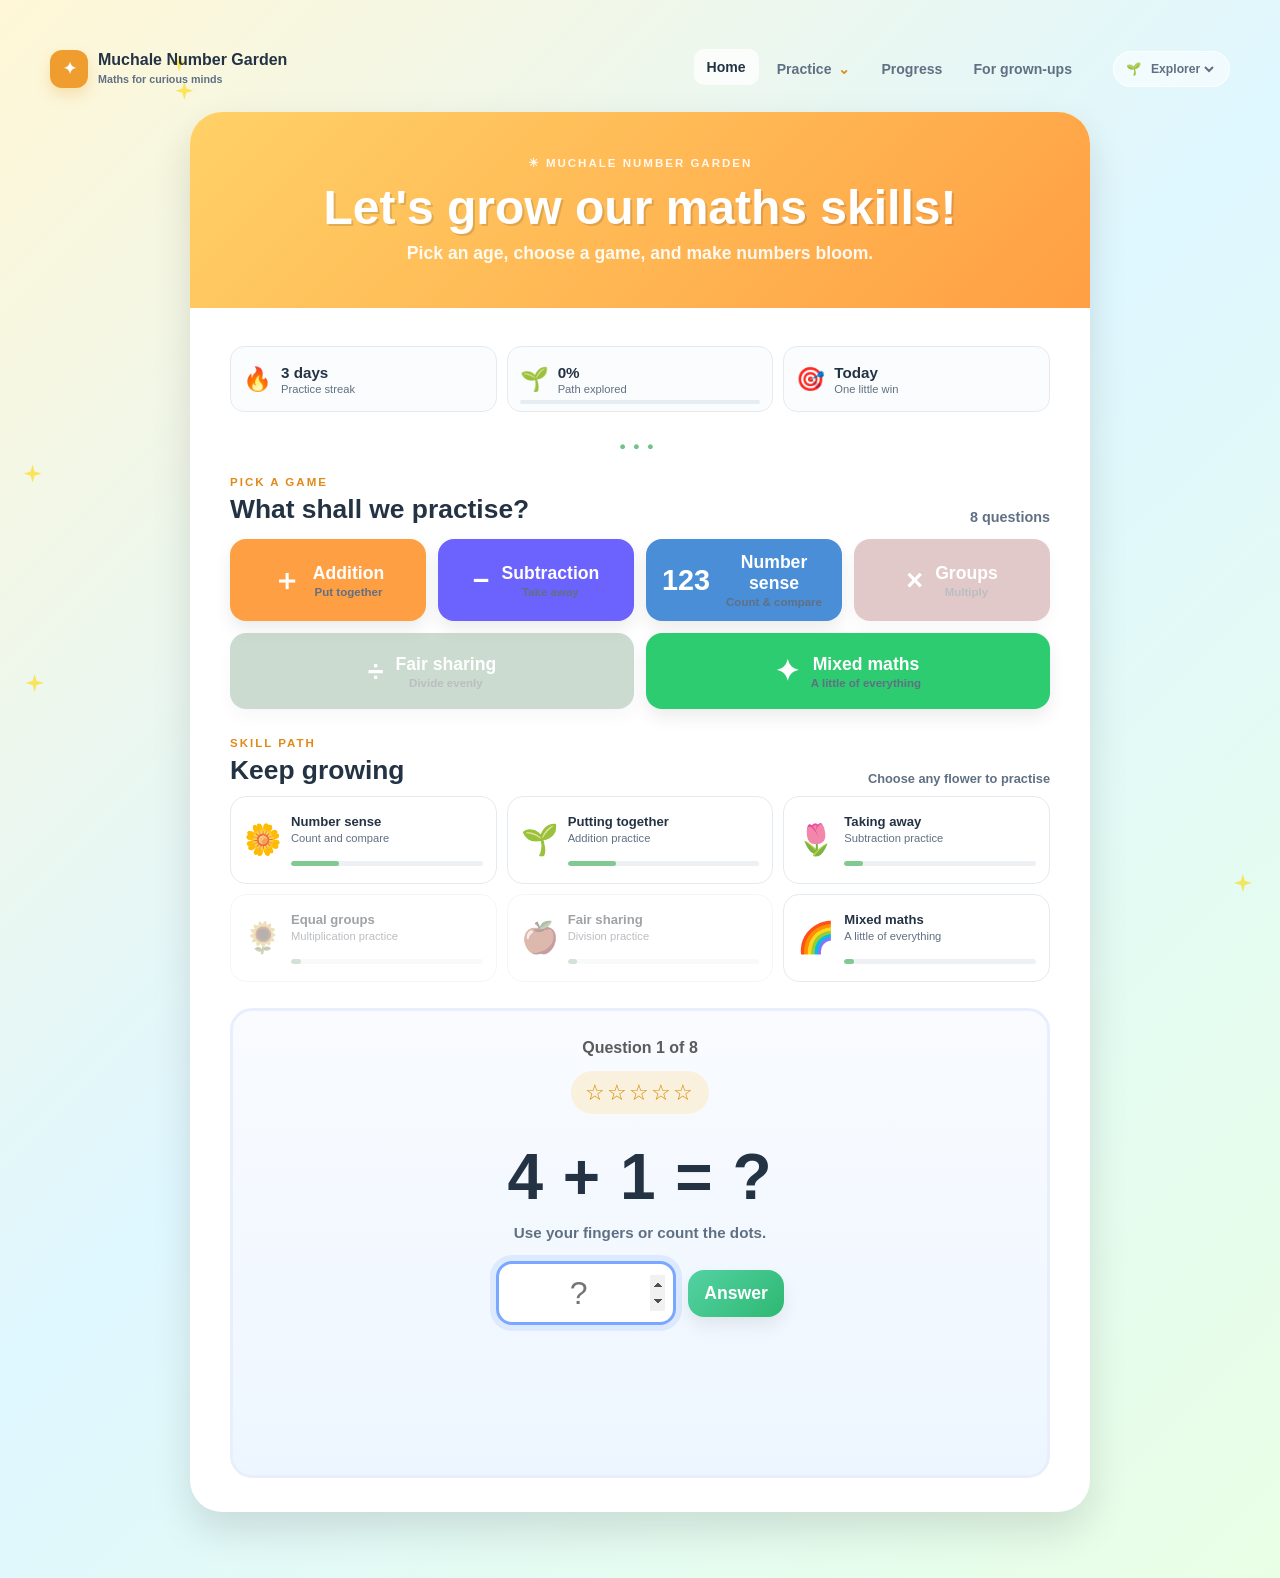
==== commit d9f17981: "like website till grade 7" ====
--- a/index.html
+++ b/index.html
@@ -18,7 +18,7 @@
       <a href="progress.html" class="menu-link">Progress</a>
       <a href="parents.html" class="menu-link">For grown-ups</a>
     </nav>
-    <div class="profile-pill"><span>🌱</span> Explorer</div>
+    <label class="profile-pill"><span>🌱</span><select id="profileSelect" aria-label="Choose learner"><option value="explorer">Explorer</option><option value="maya">Maya</option><option value="adam">Adam</option></select></label>
   </header>
 
   <div class="game">
--- a/styles.css
+++ b/styles.css
@@ -41,6 +41,7 @@
 .subnav a:hover { color: var(--text); background: #fff5d8; }
 .menu-group:hover .subnav, .menu-group:focus-within .subnav { display: block; }
 .profile-pill { display: flex; align-items: center; gap: 6px; padding: 9px 12px; border: 1px solid rgba(255,255,255,.8); border-radius: 999px; background: rgba(255,255,255,.55); color: var(--ink-soft); font-size: .76rem; font-weight: 800; }
+.profile-pill select { max-width: 92px; border: 0; outline: 0; background: transparent; color: var(--ink-soft); font: inherit; cursor: pointer; }
 .menu-toggle { display: none; border: 0; background: transparent; color: var(--text); font-size: 1.4rem; cursor: pointer; }
 
 .background {
@@ -516,7 +517,8 @@
   .menu-link { width: 100%; }
   .menu-group { width: 100%; }
   .subnav { display: block; position: static; min-width: 0; max-height: none; overflow: visible; padding: 0 0 4px 14px; border: 0; border-radius: 0; box-shadow: none; background: transparent; }
-  .profile-pill { display: none; }
+  .profile-pill { display: flex; margin-left: auto; padding: 7px 9px; }
+  .profile-pill select { max-width: 78px; font-size: .7rem; }
   .page-shell { width: min(100% - 24px, 620px); }
   .page-hero { border-radius: 22px; }
   .library-grid, .dashboard-grid, .parent-grid { grid-template-columns: 1fr; }
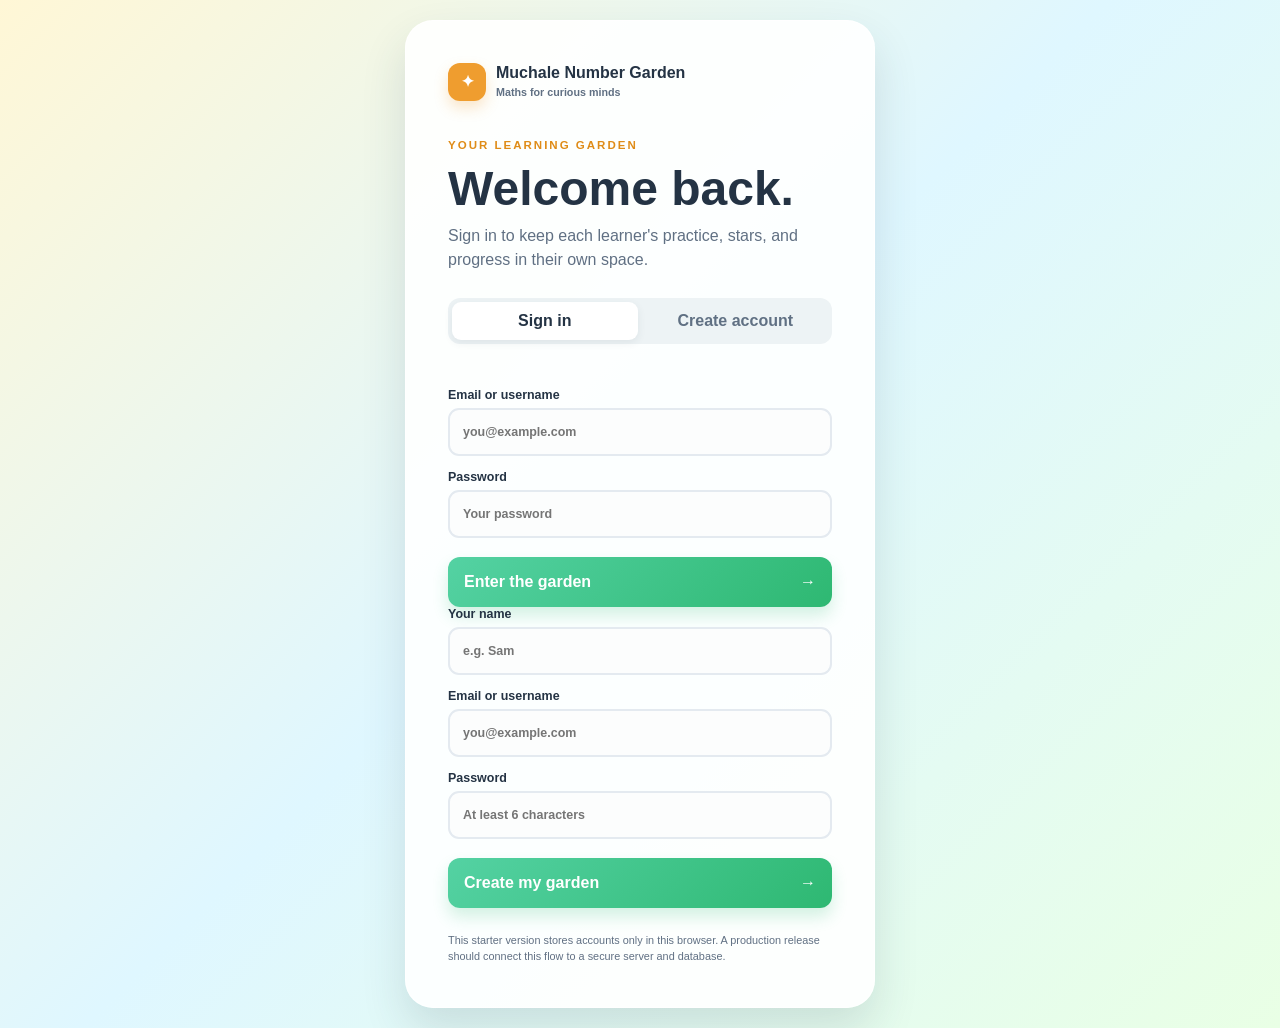
==== commit ff5af1d5: "like website till grade 7" ====
--- a/index.html
+++ b/index.html
@@ -18,7 +18,7 @@
       <a href="progress.html" class="menu-link">Progress</a>
       <a href="parents.html" class="menu-link">For grown-ups</a>
     </nav>
-    <label class="profile-pill"><span>🌱</span><select id="profileSelect" aria-label="Choose learner"><option value="explorer">Explorer</option><option value="maya">Maya</option><option value="adam">Adam</option></select></label>
+    <label class="profile-pill"><span>🌱</span><select id="profileSelect" aria-label="Account menu"></select></label>
   </header>
 
   <div class="game">
--- a/styles.css
+++ b/styles.css
@@ -102,6 +102,14 @@
 .sub-menu { display: flex; flex-wrap: wrap; gap: 8px; margin-top: 24px; }.sub-menu a { padding: 9px 13px; border: 1px solid rgba(255,255,255,.8); border-radius: 999px; color: var(--text); background: rgba(255,255,255,.65); text-decoration: none; font-size: .78rem; font-weight: 800; }.sub-menu a:hover { background: white; }
 .metric-row { display: grid; grid-template-columns: repeat(4, 1fr); gap: 12px; }.metric { padding: 18px; border-radius: 16px; background: #f8fbfc; border: 1px solid var(--line); }.metric strong { display: block; font-size: 1.8rem; }.metric span { color: var(--ink-soft); font-size: .75rem; font-weight: 800; }.wide-progress { height: 10px; border-radius: 10px; background: #e7edf0; overflow: hidden; margin-top: 14px; }.wide-progress span { display: block; width: 38%; height: 100%; border-radius: inherit; background: linear-gradient(90deg, #65c786, #ffd166); }
 .check-list { display: grid; gap: 12px; padding: 0; margin: 0; list-style: none; }.check-list li { display: flex; gap: 10px; align-items: center; color: var(--ink-soft); font-size: .9rem; }.check-list li::before { content: '✓'; display: grid; place-items: center; width: 23px; height: 23px; border-radius: 50%; background: #e5f8e9; color: #368d59; font-weight: 900; }
+.auth-page { display: grid; place-items: center; min-height: 100vh; padding: 20px; }
+.auth-shell { position: relative; z-index: 2; width: min(100%, 470px); }
+.auth-card { padding: clamp(24px, 6vw, 42px); border: 1px solid rgba(255,255,255,.9); border-radius: 28px; background: rgba(255,255,255,.9); box-shadow: 0 22px 45px rgba(45,62,80,.14); animation: popIn .55s ease; }
+.auth-brand { margin-bottom: 34px; }.auth-copy h1 { margin: 8px 0; font-size: clamp(2rem, 7vw, 3rem); }.auth-copy p { margin: 0; color: var(--ink-soft); line-height: 1.5; }
+.auth-tabs { display: grid; grid-template-columns: 1fr 1fr; gap: 5px; margin: 26px 0 14px; padding: 4px; border-radius: 12px; background: #edf3f5; }.auth-tab { border: 0; border-radius: 9px; padding: 10px; color: var(--ink-soft); background: transparent; font: inherit; font-weight: 800; cursor: pointer; }.auth-tab.active { color: var(--text); background: white; box-shadow: 0 3px 9px rgba(45,62,80,.08); }
+.auth-form { display: grid; gap: 14px; }.auth-form label { display: grid; gap: 6px; color: var(--text); font-size: .78rem; font-weight: 800; }.auth-form input { width: 100%; min-height: 48px; padding: 11px 13px; border: 2px solid var(--line); border-radius: 11px; outline: 0; color: var(--text); background: #fcfdfd; font: inherit; }.auth-form input:focus { border-color: #82c998; box-shadow: 0 0 0 4px rgba(130,201,152,.16); }
+.auth-submit { display: flex; justify-content: space-between; align-items: center; min-height: 50px; margin-top: 5px; padding: 12px 16px; border: 0; border-radius: 12px; color: white; background: linear-gradient(135deg, #54d2a3, #2eb872); font: inherit; font-weight: 900; cursor: pointer; box-shadow: 0 9px 16px rgba(46,184,114,.2); }.auth-submit:hover { filter: brightness(1.05); transform: translateY(-2px); }
+.auth-message { min-height: 20px; margin: 0 0 10px; color: #368d59; font-size: .82rem; font-weight: 800; line-height: 1.4; }.auth-message.error { color: var(--danger); }.auth-note { margin: 24px 0 0; color: var(--ink-soft); font-size: .68rem; line-height: 1.5; }
 
 .header {
   background: linear-gradient(135deg, #ffd166, #ff9f43);
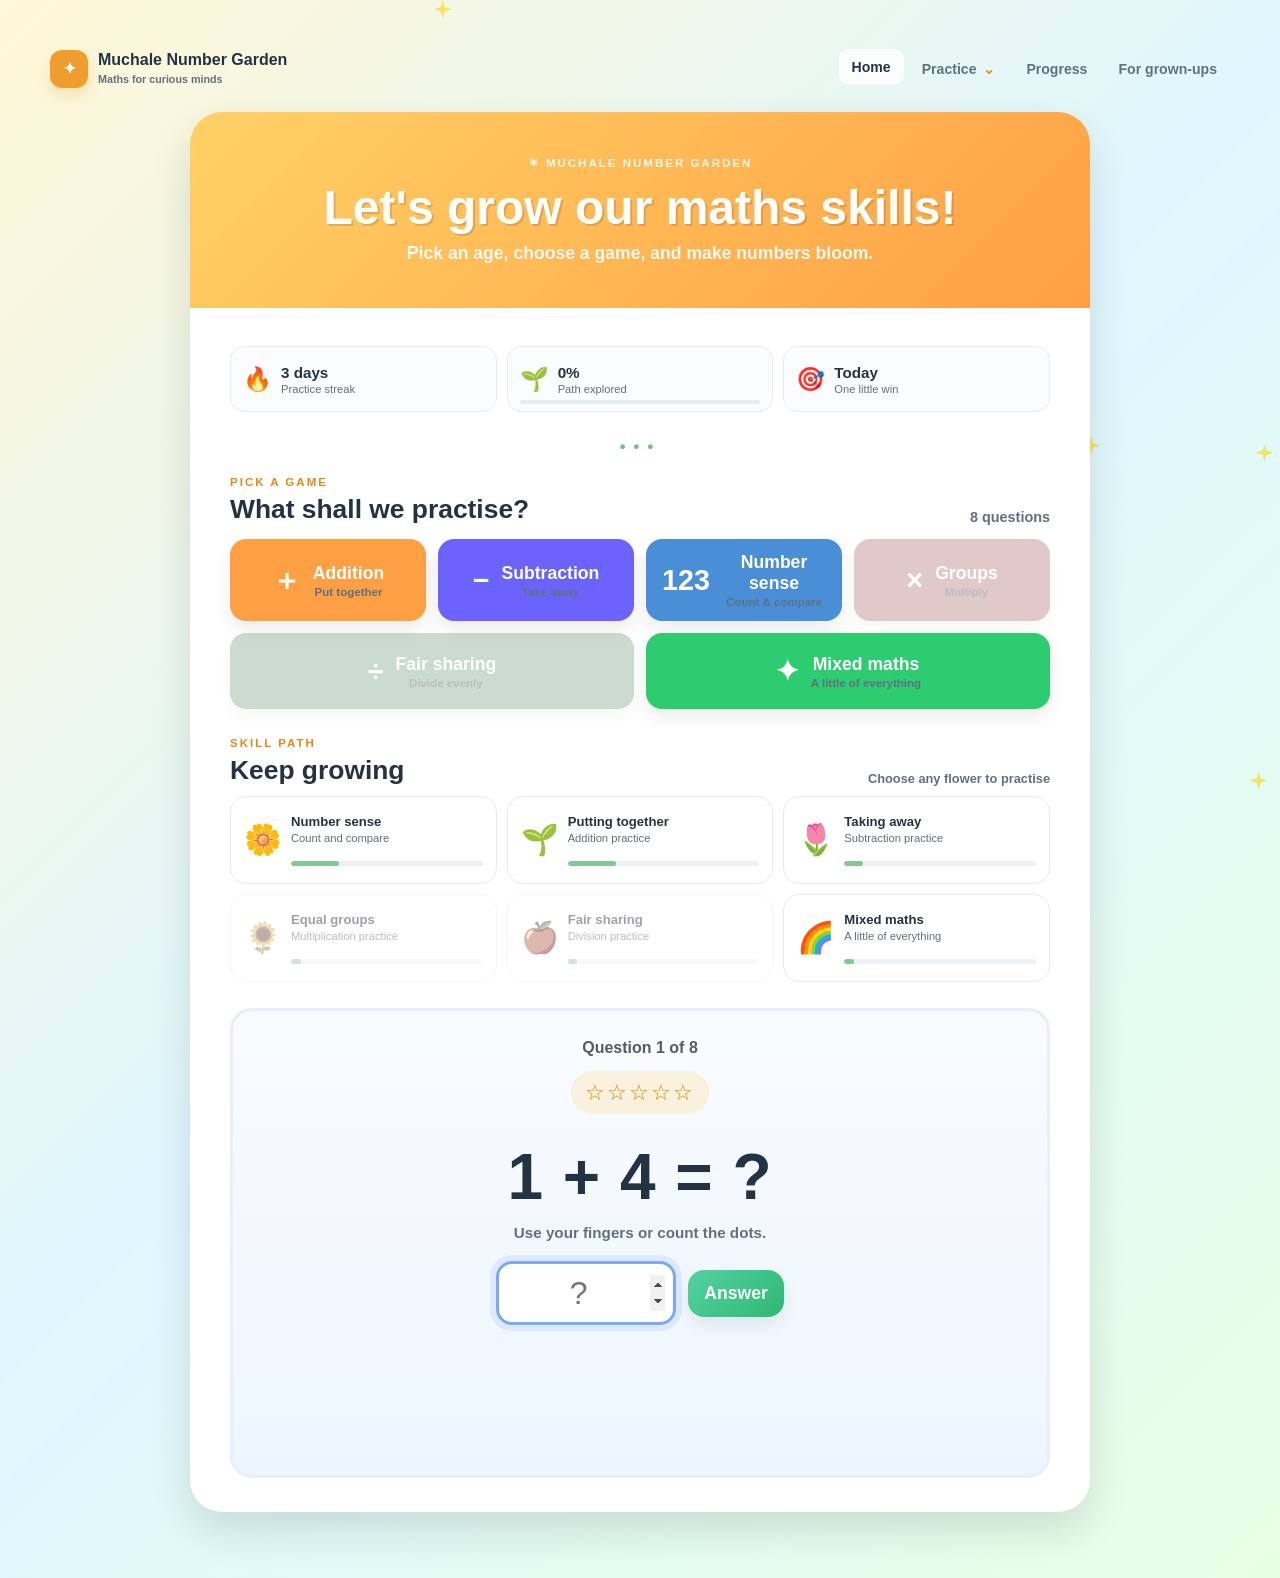
==== commit 09e8f0ad: "like website till grade 7" ====
--- a/index.html
+++ b/index.html
@@ -18,7 +18,6 @@
       <a href="progress.html" class="menu-link">Progress</a>
       <a href="parents.html" class="menu-link">For grown-ups</a>
     </nav>
-    <label class="profile-pill"><span>🌱</span><select id="profileSelect" aria-label="Account menu"></select></label>
   </header>
 
   <div class="game">
--- a/styles.css
+++ b/styles.css
@@ -40,8 +40,6 @@
 .subnav a { display: block; padding: 8px 10px; border-radius: 8px; color: var(--ink-soft); text-decoration: none; font-size: .78rem; font-weight: 800; white-space: nowrap; }
 .subnav a:hover { color: var(--text); background: #fff5d8; }
 .menu-group:hover .subnav, .menu-group:focus-within .subnav { display: block; }
-.profile-pill { display: flex; align-items: center; gap: 6px; padding: 9px 12px; border: 1px solid rgba(255,255,255,.8); border-radius: 999px; background: rgba(255,255,255,.55); color: var(--ink-soft); font-size: .76rem; font-weight: 800; }
-.profile-pill select { max-width: 92px; border: 0; outline: 0; background: transparent; color: var(--ink-soft); font: inherit; cursor: pointer; }
 .menu-toggle { display: none; border: 0; background: transparent; color: var(--text); font-size: 1.4rem; cursor: pointer; }
 
 .background {
@@ -102,14 +100,6 @@
 .sub-menu { display: flex; flex-wrap: wrap; gap: 8px; margin-top: 24px; }.sub-menu a { padding: 9px 13px; border: 1px solid rgba(255,255,255,.8); border-radius: 999px; color: var(--text); background: rgba(255,255,255,.65); text-decoration: none; font-size: .78rem; font-weight: 800; }.sub-menu a:hover { background: white; }
 .metric-row { display: grid; grid-template-columns: repeat(4, 1fr); gap: 12px; }.metric { padding: 18px; border-radius: 16px; background: #f8fbfc; border: 1px solid var(--line); }.metric strong { display: block; font-size: 1.8rem; }.metric span { color: var(--ink-soft); font-size: .75rem; font-weight: 800; }.wide-progress { height: 10px; border-radius: 10px; background: #e7edf0; overflow: hidden; margin-top: 14px; }.wide-progress span { display: block; width: 38%; height: 100%; border-radius: inherit; background: linear-gradient(90deg, #65c786, #ffd166); }
 .check-list { display: grid; gap: 12px; padding: 0; margin: 0; list-style: none; }.check-list li { display: flex; gap: 10px; align-items: center; color: var(--ink-soft); font-size: .9rem; }.check-list li::before { content: '✓'; display: grid; place-items: center; width: 23px; height: 23px; border-radius: 50%; background: #e5f8e9; color: #368d59; font-weight: 900; }
-.auth-page { display: grid; place-items: center; min-height: 100vh; padding: 20px; }
-.auth-shell { position: relative; z-index: 2; width: min(100%, 470px); }
-.auth-card { padding: clamp(24px, 6vw, 42px); border: 1px solid rgba(255,255,255,.9); border-radius: 28px; background: rgba(255,255,255,.9); box-shadow: 0 22px 45px rgba(45,62,80,.14); animation: popIn .55s ease; }
-.auth-brand { margin-bottom: 34px; }.auth-copy h1 { margin: 8px 0; font-size: clamp(2rem, 7vw, 3rem); }.auth-copy p { margin: 0; color: var(--ink-soft); line-height: 1.5; }
-.auth-tabs { display: grid; grid-template-columns: 1fr 1fr; gap: 5px; margin: 26px 0 14px; padding: 4px; border-radius: 12px; background: #edf3f5; }.auth-tab { border: 0; border-radius: 9px; padding: 10px; color: var(--ink-soft); background: transparent; font: inherit; font-weight: 800; cursor: pointer; }.auth-tab.active { color: var(--text); background: white; box-shadow: 0 3px 9px rgba(45,62,80,.08); }
-.auth-form { display: grid; gap: 14px; }.auth-form label { display: grid; gap: 6px; color: var(--text); font-size: .78rem; font-weight: 800; }.auth-form input { width: 100%; min-height: 48px; padding: 11px 13px; border: 2px solid var(--line); border-radius: 11px; outline: 0; color: var(--text); background: #fcfdfd; font: inherit; }.auth-form input:focus { border-color: #82c998; box-shadow: 0 0 0 4px rgba(130,201,152,.16); }
-.auth-submit { display: flex; justify-content: space-between; align-items: center; min-height: 50px; margin-top: 5px; padding: 12px 16px; border: 0; border-radius: 12px; color: white; background: linear-gradient(135deg, #54d2a3, #2eb872); font: inherit; font-weight: 900; cursor: pointer; box-shadow: 0 9px 16px rgba(46,184,114,.2); }.auth-submit:hover { filter: brightness(1.05); transform: translateY(-2px); }
-.auth-message { min-height: 20px; margin: 0 0 10px; color: #368d59; font-size: .82rem; font-weight: 800; line-height: 1.4; }.auth-message.error { color: var(--danger); }.auth-note { margin: 24px 0 0; color: var(--ink-soft); font-size: .68rem; line-height: 1.5; }
 
 .header {
   background: linear-gradient(135deg, #ffd166, #ff9f43);
@@ -525,8 +515,6 @@
   .menu-link { width: 100%; }
   .menu-group { width: 100%; }
   .subnav { display: block; position: static; min-width: 0; max-height: none; overflow: visible; padding: 0 0 4px 14px; border: 0; border-radius: 0; box-shadow: none; background: transparent; }
-  .profile-pill { display: flex; margin-left: auto; padding: 7px 9px; }
-  .profile-pill select { max-width: 78px; font-size: .7rem; }
   .page-shell { width: min(100% - 24px, 620px); }
   .page-hero { border-radius: 22px; }
   .library-grid, .dashboard-grid, .parent-grid { grid-template-columns: 1fr; }
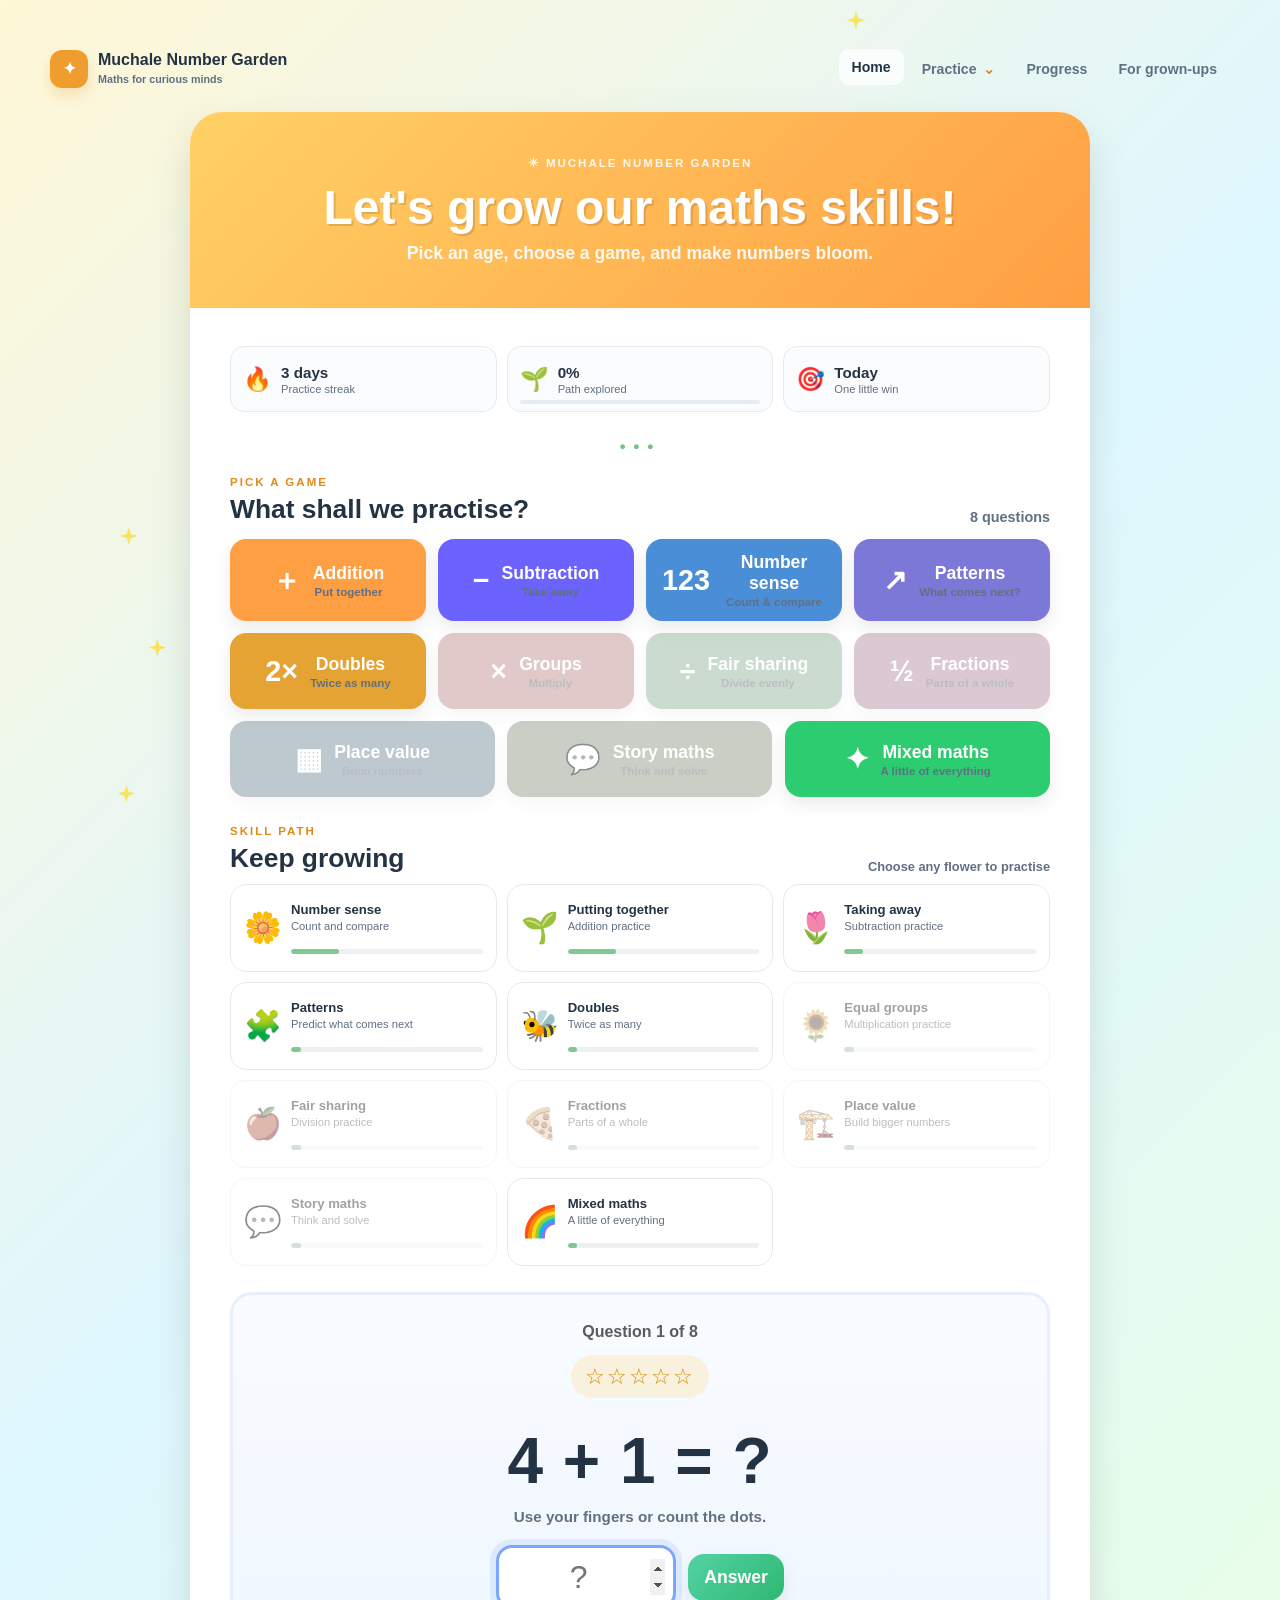
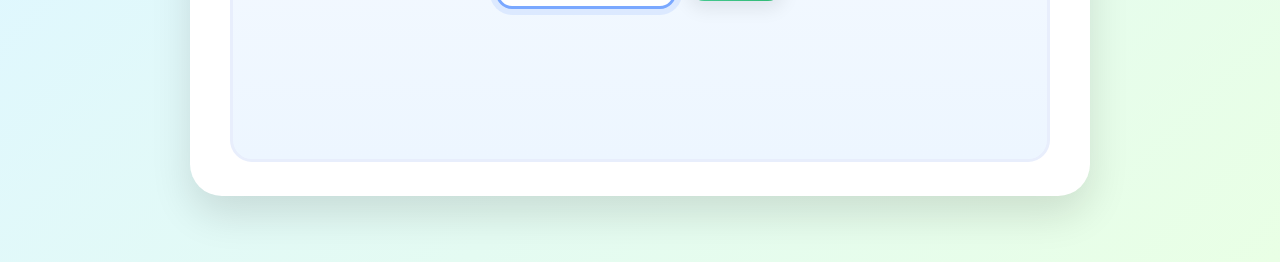
==== commit 485ae8c9: "like website till grade 7" ====
--- a/index.html
+++ b/index.html
@@ -48,9 +48,14 @@
         <button class="challenge-btn addition-btn" data-type="addition" type="button"><span class="button-icon">＋</span><span>Addition<small>Put together</small></span></button>
         <button class="challenge-btn subtraction-btn" data-type="subtraction" type="button"><span class="button-icon">−</span><span>Subtraction<small>Take away</small></span></button>
         <button class="challenge-btn numbers-btn" data-type="numbers" type="button"><span class="button-icon">123</span><span>Number sense<small>Count & compare</small></span></button>
-          <button class="challenge-btn multiplication-btn" data-type="multiplication" data-min-age="5" type="button"><span class="button-icon">×</span><span>Groups<small>Multiply</small></span></button>
-          <button class="challenge-btn division-btn" data-type="division" data-min-age="5" type="button"><span class="button-icon">÷</span><span>Fair sharing<small>Divide evenly</small></span></button>
-          <button class="challenge-btn mix-btn" data-type="mix" type="button"><span class="button-icon">✦</span><span>Mixed maths<small>A little of everything</small></span></button>
+        <button class="challenge-btn patterns-btn" data-type="patterns" data-min-age="3" type="button"><span class="button-icon">↗</span><span>Patterns<small>What comes next?</small></span></button>
+        <button class="challenge-btn doubles-btn" data-type="doubles" data-min-age="3" type="button"><span class="button-icon">2×</span><span>Doubles<small>Twice as many</small></span></button>
+        <button class="challenge-btn multiplication-btn" data-type="multiplication" data-min-age="5" type="button"><span class="button-icon">×</span><span>Groups<small>Multiply</small></span></button>
+        <button class="challenge-btn division-btn" data-type="division" data-min-age="5" type="button"><span class="button-icon">÷</span><span>Fair sharing<small>Divide evenly</small></span></button>
+        <button class="challenge-btn fractions-btn" data-type="fractions" data-min-age="5" type="button"><span class="button-icon">½</span><span>Fractions<small>Parts of a whole</small></span></button>
+        <button class="challenge-btn placevalue-btn" data-type="placevalue" data-min-age="6" type="button"><span class="button-icon">▦</span><span>Place value<small>Build numbers</small></span></button>
+        <button class="challenge-btn word-btn" data-type="wordproblems" data-min-age="4" type="button"><span class="button-icon">💬</span><span>Story maths<small>Think and solve</small></span></button>
+        <button class="challenge-btn mix-btn" data-type="mix" type="button"><span class="button-icon">✦</span><span>Mixed maths<small>A little of everything</small></span></button>
       </div>
       </section>
 
@@ -63,9 +68,14 @@
           <button class="skill-card skill-counting" data-type="numbers" type="button"><span class="skill-flower">🌼</span><span><strong>Number sense</strong><small>Count and compare</small></span><span class="skill-bar"><i style="width: 25%"></i></span></button>
           <button class="skill-card skill-adding" data-type="addition" type="button"><span class="skill-flower">🌱</span><span><strong>Putting together</strong><small>Addition practice</small></span><span class="skill-bar"><i style="width: 25%"></i></span></button>
           <button class="skill-card skill-taking" data-type="subtraction" type="button"><span class="skill-flower">🌷</span><span><strong>Taking away</strong><small>Subtraction practice</small></span><span class="skill-bar"><i style="width: 10%"></i></span></button>
-            <button class="skill-card skill-multiplying" data-type="multiplication" data-min-age="5" type="button"><span class="skill-flower">🌻</span><span><strong>Equal groups</strong><small>Multiplication practice</small></span><span class="skill-bar"><i style="width: 5%"></i></span></button>
-            <button class="skill-card skill-sharing" data-type="division" data-min-age="5" type="button"><span class="skill-flower">🍎</span><span><strong>Fair sharing</strong><small>Division practice</small></span><span class="skill-bar"><i style="width: 5%"></i></span></button>
-            <button class="skill-card skill-mix" data-type="mix" type="button"><span class="skill-flower">🌈</span><span><strong>Mixed maths</strong><small>A little of everything</small></span><span class="skill-bar"><i style="width: 5%"></i></span></button>
+          <button class="skill-card" data-type="patterns" data-min-age="3" type="button"><span class="skill-flower">🧩</span><span><strong>Patterns</strong><small>Predict what comes next</small></span><span class="skill-bar"><i style="width: 5%"></i></span></button>
+          <button class="skill-card" data-type="doubles" data-min-age="3" type="button"><span class="skill-flower">🐝</span><span><strong>Doubles</strong><small>Twice as many</small></span><span class="skill-bar"><i style="width: 5%"></i></span></button>
+          <button class="skill-card skill-multiplying" data-type="multiplication" data-min-age="5" type="button"><span class="skill-flower">🌻</span><span><strong>Equal groups</strong><small>Multiplication practice</small></span><span class="skill-bar"><i style="width: 5%"></i></span></button>
+          <button class="skill-card skill-sharing" data-type="division" data-min-age="5" type="button"><span class="skill-flower">🍎</span><span><strong>Fair sharing</strong><small>Division practice</small></span><span class="skill-bar"><i style="width: 5%"></i></span></button>
+          <button class="skill-card" data-type="fractions" data-min-age="5" type="button"><span class="skill-flower">🍕</span><span><strong>Fractions</strong><small>Parts of a whole</small></span><span class="skill-bar"><i style="width: 5%"></i></span></button>
+          <button class="skill-card" data-type="placevalue" data-min-age="6" type="button"><span class="skill-flower">🏗️</span><span><strong>Place value</strong><small>Build bigger numbers</small></span><span class="skill-bar"><i style="width: 5%"></i></span></button>
+          <button class="skill-card" data-type="wordproblems" data-min-age="4" type="button"><span class="skill-flower">💬</span><span><strong>Story maths</strong><small>Think and solve</small></span><span class="skill-bar"><i style="width: 5%"></i></span></button>
+          <button class="skill-card skill-mix" data-type="mix" type="button"><span class="skill-flower">🌈</span><span><strong>Mixed maths</strong><small>A little of everything</small></span><span class="skill-bar"><i style="width: 5%"></i></span></button>
         </div>
       </section>
 
--- a/styles.css
+++ b/styles.css
@@ -212,7 +212,7 @@
 }
 
 .addition-btn { background: var(--primary); }.subtraction-btn { background: var(--secondary); }.mix-btn { background: var(--success); }
-.numbers-btn { background: #4b8ed8; }.multiplication-btn { background: #ef7c77; }.division-btn { background: #6dba83; }
+.numbers-btn { background: #4b8ed8; }.patterns-btn { background: #7c78d8; }.doubles-btn { background: #e5a333; }.multiplication-btn { background: #ef7c77; }.division-btn { background: #6dba83; }.fractions-btn { background: #dd78a8; }.placevalue-btn { background: #588eaa; }.word-btn { background: #7c9b63; }
 .button-icon { font-size: 1.8rem; line-height: 1; }
 .challenge-btn.locked, .skill-card.locked { opacity: .45; filter: grayscale(.55); cursor: not-allowed; }
 .challenge-btn.locked:hover, .skill-card.locked:hover { transform: none; box-shadow: none; }
